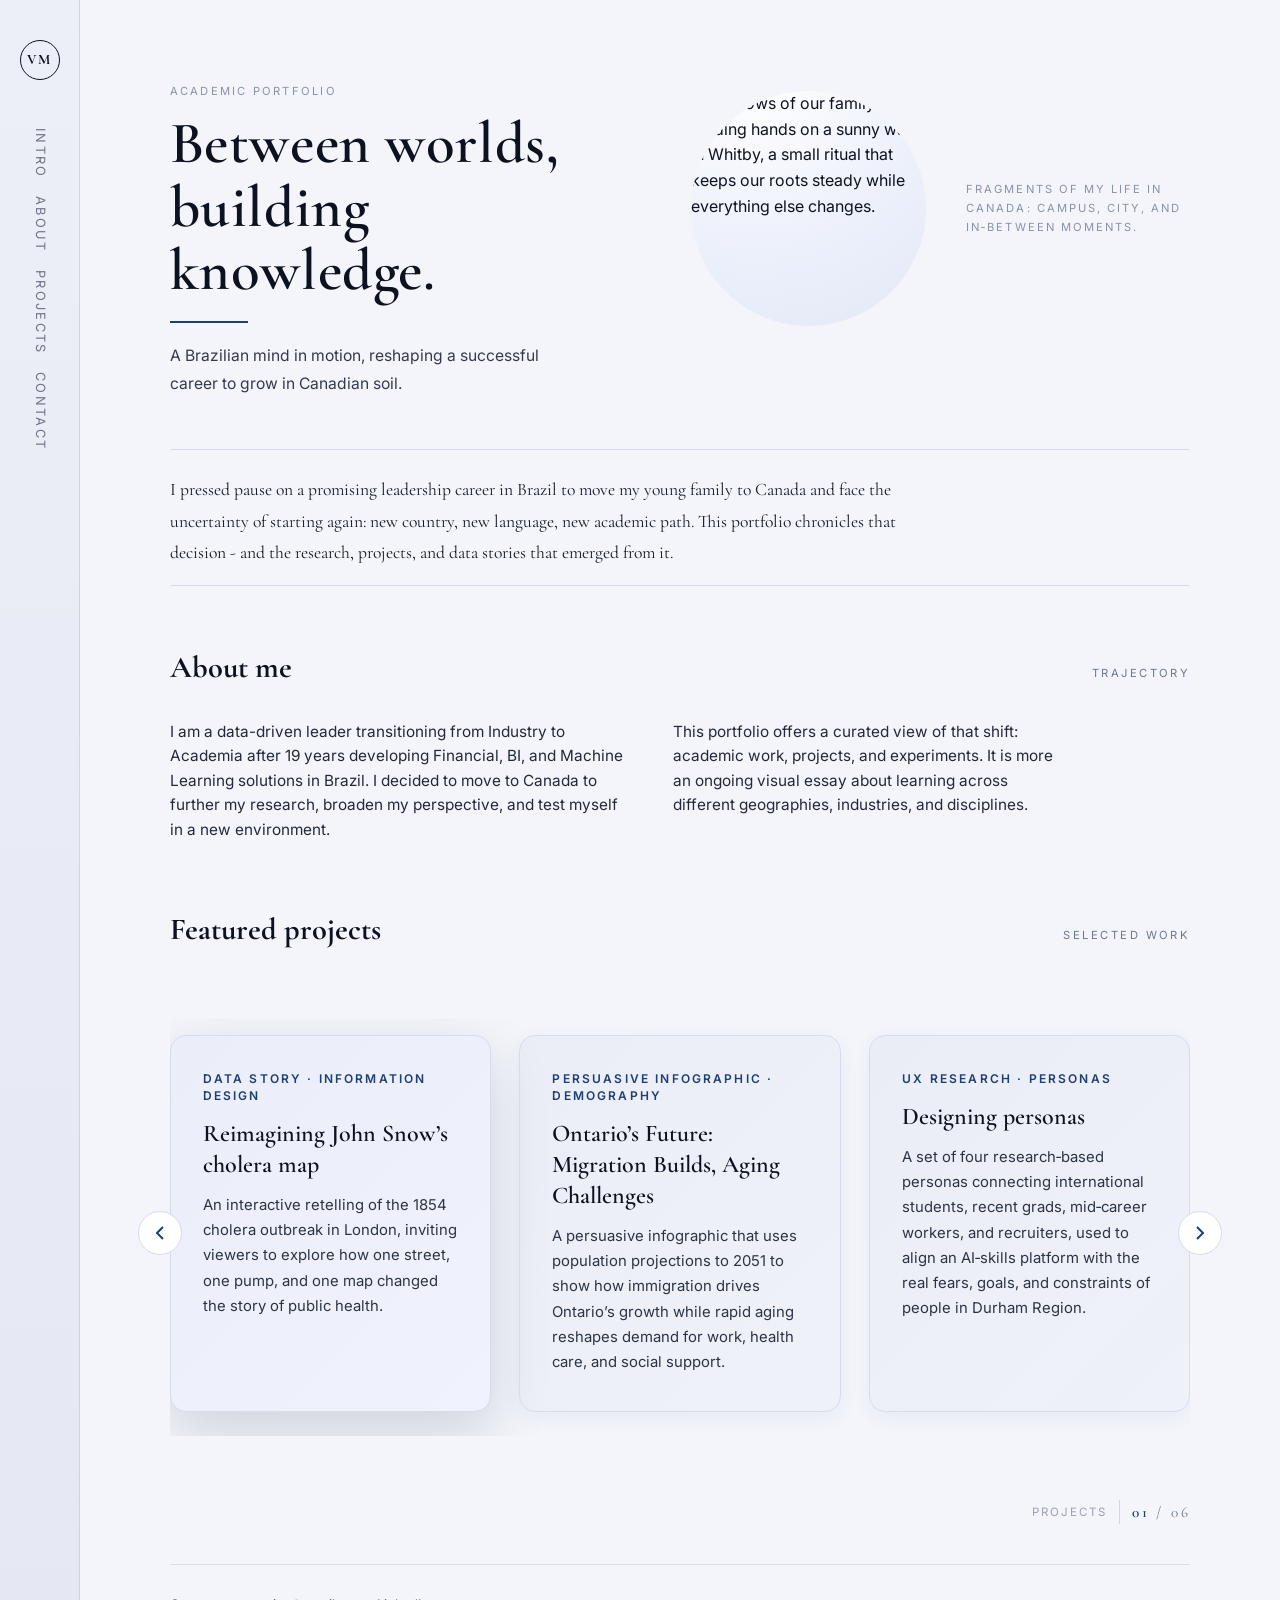
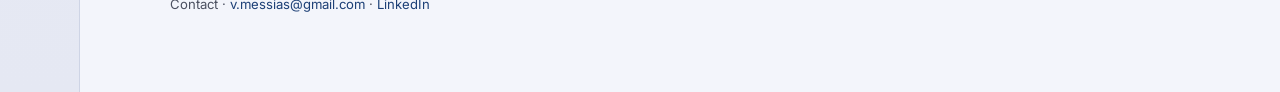
==== index.html @ c0af86b8 "Initial commit (repo recriado)" ====
<!DOCTYPE html>
<html lang="en">
    <head>
        <meta charset="UTF-8" />
        <meta name="viewport" content="width=device-width, initial-scale=1" />
        <title>Vitor Messias | Academic Portfolio</title>
        
        <!-- Editorial fonts -->
        <link href="https://fonts.googleapis.com/css2?family=Cormorant+Garamond:wght@500;600;700&family=Inter:wght@300;400;600;700&display=swap" rel="stylesheet">
            <link rel="stylesheet" href="css/styles.css" />
    </head>
    <body>
        <div class="page">
            <aside class="side-nav">
                <div class="logo-mark">VM</div>
                <nav>
                    <a href="#top" class="nav-link">Intro</a>
                    <a href="#about" class="nav-link">About</a>
                    <a href="#projects" class="nav-link">Projects</a>
                    <a href="#contact" class="nav-link">Contact</a>
                </nav>
            </aside>
            
            <main id="top" class="main-content">
                <!-- HERO / COVER -->
                <section class="hero">
                    <div class="hero-copy">
                        <p class="eyebrow">Academic portfolio</p>
                        <h1 class="hero-title">
                            Between worlds,<br/>
                            building knowledge.
                        </h1>
                        <p class="hero-deck">
                        A Brazilian mind in motion, reshaping a successful career to grow in Canadian soil.
                        </p>
                    </div>
                    
                    <div class="hero-photo-block">
                        
                        <figure class="photo-frame">
                          <img src="images/canada-family-day.jpg"
                               alt="Shadows of our family holding hands on a sunny walk in Whitby, a small ritual that keeps our roots steady while everything else changes."
                               title="Shadows of our family holding hands on a sunny walk in Whitby, a small ritual that keeps our roots steady while everything else changes."
                               class="hero-slide active">

                          <img src="images/campus_great_day.jpg"
                               alt="Red maple trees on campus exploding in colour, their leaves floating on the shallow pool like a quiet celebration of fall."
                               title="Red maple trees on campus exploding in colour, their leaves floating on the shallow pool like a quiet celebration of fall."
                               class="hero-slide">

                          <img src="images/campus.jpg"
                               alt="End of day on campus, clouds catching the last light above the reflecting pool as the building glass turns the sky into architecture."
                               title="End of day on campus, clouds catching the last light above the reflecting pool as the building glass turns the sky into architecture."
                               class="hero-slide">

                           <img src="images/day_with_friends.jpeg"
                                  alt="A quiet day on the lake with friends, a floating dock, and nothing urgent except deciding who jumps in next."
                                  title="A quiet day on the lake with friends, a floating dock, and nothing urgent except deciding who jumps in next."
                                  class="hero-slide">
                              
                         <img src="images/happines.jpeg"
                              alt="Our kids riding their bikes, loud and free, exactly the way childhood is supposed to feel."
                              title="Our kids riding their bikes, loud and free, exactly the way childhood is supposed to feel."
                              class="hero-slide">
                              
                          <img src="images/bora_de_trem.jpg"
                               alt="Rails running straight into the sunset, seen from the station window, the lines of a new country slowly becoming familiar."
                               title="Rails running straight into the sunset, seen from the station window, the lines of a new country slowly becoming familiar."
                               class="hero-slide">

                          <img src="images/frost_grass_our_first.jpeg"
                               alt="Morning frost covering the park like a thin blanket, our first real hint that winter in Canada would be a different chapter."
                               title="Morning frost covering the park like a thin blanket, our first real hint that winter in Canada would be a different chapter."
                               class="hero-slide">

                          <img src="images/canada-farm-1.jpg"
                               alt="A crate overflowing with tiny orange pumpkins, each one a small, bright fraction of our first Canadian autumn."
                               title="A crate overflowing with tiny orange pumpkins, each one a small, bright fraction of our first Canadian autumn."
                               class="hero-slide">

                          <img src="images/boys_first_snowman.jpeg"
                               alt="Our boys’ first snowman in the backyard, lumpy and perfect, holding a wooden spoon and a mitten like he is cheering us on."
                               title="Our boys’ first snowman in the backyard, lumpy and perfect, holding a wooden spoon and a mitten like he is cheering us on."
                               class="hero-slide">
                        </figure>

                        <p class="photo-caption-side">
                        FRAGMENTS OF MY LIFE IN CANADA: CAMPUS, CITY, AND IN‑BETWEEN MOMENTS.
                        </p>
                        
                </section>
                
                <!-- FEATURED STORY STRIP -->
                <section class="lede">
                    <p>
                    I pressed pause on a promising leadership career in Brazil to move my young family to Canada and face the uncertainty of starting again: new country, new language, new academic path. This portfolio chronicles that decision - and the research, projects, and data stories that emerged from it.
                    </p>
                </section>
                
                <!-- ABOUT -->
                <section id="about" class="about">
                    <header class="section-head">
                        <h2>About me</h2>
                        <span class="section-tag">Trajectory</span>
                    </header>
                    <div class="about-grid">
                        <p>
                            I am a data-driven leader transitioning from Industry to Academia after 19 years developing Financial, BI, and Machine Learning solutions in Brazil. I decided to move to Canada to further my research, broaden my perspective, and test myself in a new environment.
                        </p>
                        <p>
                        This portfolio offers a curated view of that shift: academic work, projects, and experiments. It is more an ongoing visual essay about learning across different geographies, industries, and disciplines.
                        </p>
                    </div>
                </section>
                
                <!-- PROJECTS CAROUSEL -->
                <section id="projects" class="projects-intro">
                    <header class="section-head">
                        <h2>Featured projects</h2>
                        <span class="section-tag">Selected work</span>
                    </header>
                    
                    <!-- container scroll horizontal -->
                    <div class="projects-carousel">
                        <!-- trilha de cards -->
                        <div class="projects-track">
                            <article class="project-card">
                                <a href="snow/snow.html" class="project-card-link">
                                    <p class="project-label">Data Story · Information Design</p>
                                    <h3>Reimagining John Snow’s cholera map</h3>
                                    <p class="project-desc">
                                    An interactive retelling of the 1854 cholera outbreak in London, inviting viewers to explore how one street, one pump, and one map changed the story of public health.
                                    </p>
                                </a>
                            </article>
                            
                            
                            
                            <article class="project-card">
                                <a href="pdf/Ontario-Persuasive-Infographic_web.pdf" target="_blank" class="project-card-link">
                                    <p class="project-label">Persuasive Infographic · Demography</p>
                                    <h3>Ontario’s Future: Migration Builds, Aging Challenges</h3>
                                    <p class="project-desc">
                                    A persuasive infographic that uses population projections to 2051 to show how immigration drives Ontario’s growth while rapid aging reshapes demand for work, health care, and social support.
                                    </p>
                                </a>
                            </article>
                            
                            
                            
                            <article class="project-card">
                                <a href="ontech-personas.html" class="project-card-link">
                                    <p class="project-label">UX Research · Personas</p>
                                    <h3>Designing personas</h3>
                                    <p class="project-desc">
                                    A set of four research‑based personas connecting international students, recent grads, mid‑career workers, and recruiters, used to align an AI‑skills platform with the real fears, goals, and constraints of people in Durham Region.
                                    </p>
                                </a>
                            </article>
                            
                            
                            <article class="project-card">
                                <a href="durham/index.html" class="project-card-link">
                                    <p class="project-label">Research · Data Story</p>
                                    <h3>The Essence of Change</h3>
                                    <p class="project-desc">
                                    An interactive story set at an Ontario Tech job fair, where four characters walk through real unemployment, automation and skills data to show, scene by scene, how AI is quietly rewriting Durham’s job market.
                                    
                                    </p>
                                </a>
                            </article>
                            
                            
                            <article class="project-card">
                                <a href="gap-storyboard.html" class="project-card-link">
                                    <p class="project-label">Data Story · Storyboard</p>
                                    <h3>Faces of the Gap</h3>
                                    <p class="project-desc">
                                    Storyboard for a visual essay on inequality in Brazil’s public schools, following one week in different classrooms to connect commute, class size, and community support with who falls behind and why.
                                    </p>
                                </a>
                            </article>
                            
                            
                            <article class="project-card">
                              <a href="libraries-dashboard.html" class="project-card-link">
                                <p class="project-label">Data Story · Dashboard</p>
                                <h3>Ontario Libraries, 25 Years</h3>
                                <p class="project-desc">
                                  Dashboard concept built from 9,800+ records of Ontario public library statistics (1999–2024), reconciling changing schemas to compare funding, population and circulation with normalized KPIs instead of raw totals.
                                </p>
                              </a>
                            </article>

                            
                        </div>
                        
                        <!-- setas de navegação -->
                        <button class="carousel-nav carousel-nav--prev" aria-label="Previous projects">
                            <svg width="24" height="24" viewBox="0 0 24 24" fill="none" stroke="currentColor" stroke-width="2">
                                <polyline points="15 18 9 12 15 6"></polyline>
                            </svg>
                        </button>
                        <button class="carousel-nav carousel-nav--next" aria-label="Next projects">
                            <svg width="24" height="24" viewBox="0 0 24 24" fill="none" stroke="currentColor" stroke-width="2">
                                <polyline points="9 18 15 12 9 6"></polyline>
                            </svg>
                        </button>
                    </div>
                    
                    <!-- indicador de posição -->
                    
                    <div class="projects-indicators">
                        <span class="projects-counter-label">Projects</span>
                        <span class="projects-counter"><span class="current">01</span> / 06</span>
                    </div>
                    
                </section>
                
                
                <!-- FOOTER -->
                <footer id="contact" class="footer">
                    <p>
                    Contact · <a href="mailto:v.messias@gmail.com">v.messias@gmail.com</a>
                    · <a href="https://www.linkedin.com/in/vitor-hs-messias/" target="_blank" rel="noopener">
                        LinkedIn
                    </a>
                    </p>
                </footer>
            </main>
        </div>
        <script src="js/hero-carousel.js"></script>
        <script src="js/projects-carousel.js"></script>
        
    </body>
</html>
---- css/styles.css ----
/* GLOBAL */

*,
*::before,
*::after {
  box-sizing: border-box;
}

body {
  margin: 0;
  padding: 0;
  background: #F3F5FB;
  color: #0D1220;
  font-family: 'Inter', system-ui, -apple-system, BlinkMacSystemFont, sans-serif;
  line-height: 1.6;
}

/* ==================== CROSS-BROWSER FIXES ==================== */
@supports not (aspect-ratio: 1 / 1) {
  .photo-frame {
    height: 370px;
  }
  
  .photo-frame::before {
    padding-top: 0;
  }
}
html {
  scroll-behavior: smooth;
  -webkit-font-smoothing: antialiased;
  -moz-osx-font-smoothing: grayscale;
}

.hero-title {
  font-size: 3.5rem;
  font-size: clamp(3.1rem, 4.6vw, 3.9rem);
}
.projects-track {
  -webkit-overflow-scrolling: touch; /* Safari iOS */
}

/* PAGE LAYOUT */

.page {
  display: grid;
  grid-template-columns: 80px minmax(0, 1fr);
  min-height: 100vh;
}

.side-nav {
  border-right: 1px solid #CED4E5;
  padding: 2.5rem 1.4rem;
  display: flex;
  flex-direction: column;
  align-items: center;
  gap: 3rem;
  background: linear-gradient(180deg, #ECEFF7 0%, #E5E8F3 100%);
}

.logo-mark {
  border-radius: 100%;
  width: 40px;
  height: 40px;
  display: flex;
  align-items: center;
  justify-content: center;
  font-family: 'Cormorant Garamond', serif;
  font-weight: 700;
  letter-spacing: .08em;
  font-size: 0.9rem;
  border: 1px solid #101320;
}

.side-nav nav {
  display: flex;
  flex-direction: column;
  gap: 1.1rem;
}

.nav-link {
  writing-mode: vertical-rl;
  text-orientation: mixed;
  font-size: 0.8rem;
  text-decoration: none;
  color: #5A6075;
  letter-spacing: .18em;
  text-transform: uppercase;
  transition: color .2s ease, transform .2s ease, opacity .2s ease;
  opacity: 0.85;
}

.nav-link:hover {
  color: #1C3F76;
  transform: translateY(-2px);
  opacity: 1;
}

.main-content {
  padding: 3rem 7vw 4rem 7vw;
}


/* HERO */

.hero {
  display: grid;
  grid-template-columns: 3fr 2fr;
  gap: 4rem;
  margin-top: 1.5rem;
  align-items: end;
  padding-bottom: 2.2rem;
  border-bottom: 1px solid #D7DCEE;
}

.eyebrow {
  text-transform: uppercase;
  font-size: 0.7rem;
  letter-spacing: .20em;
  color: #8A92A6;
}


.hero-title {
  letter-spacing: 0.01em;
  font-family: 'Cormorant Garamond', serif;
  font-weight: 600;
  font-size: clamp(3.1rem, 4.6vw, 3.9rem);
  line-height: 1.08;
  margin: 0.6rem 0 1.2rem 0;
  position: relative;
}

.hero-title::after {
  content: "";
  display: block;
  width: 78px;
  height: 2px;
  background: #1C3F76;
  margin-top: 1.1rem;
}

.hero-deck {
  font-size: 0.98rem;
  line-height: 1.8;
  color: #343A4C;
}

.hero-deck {
  font-size: 0.98rem;
  line-height: 1.8;
  max-width: 32rem;
  color: #343A4C;
}

.hero-photo-block {
  justify-self: flex-end;
  display: flex;
  flex-direction: row;
  align-items: center;
  gap: 0;
  align-self: flex-start;
  margin-top: 0.2rem;
}

.photo-frame {
  position: relative;
  width: 370px;
  aspect-ratio: 1 / 1;
  border-radius: 50%;
  overflow: hidden;
}

.photo-frame::before {
  content: "";
  position: absolute;
  inset: -16px;
  border-radius: 50%;
  background: radial-gradient(circle at 30% 0,
    #FFFFFF 0%,
    #ECF0FB 55%,
    #E3E7F4 100%);
  border: 1px solid #D6DCEE;
  box-shadow: 0 18px 50px rgba(9,16,36,0.10);
  z-index: -1;
}

.hero-slide {
  position: absolute;
  inset: 0;
  width: 100%;
  height: 100%;
  object-fit: cover;
  border-radius: 999px;
  opacity: 0;
  transition: opacity 1.2s ease-in-out;
  pointer-events: none;
}

.hero-slide.active {
  opacity: 1;
  pointer-events: auto; 
}

.photo-caption-side {
  max-width: 14rem;
  font-size: 0.7rem;
  text-transform: uppercase;
  letter-spacing: .18em;
  color: #8A92A6;
  line-height: 1.7;
  text-align: left;
}


/* LEDE STRIP */

.lede {
  margin-top: 0.5rem;
  border-bottom: 1px solid #D7DCEE;
  padding: 1rem 0;
}

.lede p {
  max-width: 46rem;
  margin: 0;
  font-family: 'Cormorant Garamond', serif;
  font-size: 1.1rem;
  color: #151A26;
  line-height: 1.8;
}


/* SECTION HEADERS */

.section-head {
  display: flex;
  align-items: baseline;
  justify-content: space-between;
  margin-top: 3.6rem;
  margin-bottom: 1.7rem;
}

.section-head h2 {
  font-family: 'Cormorant Garamond', serif;
  font-size: 1.9rem;
  margin: 0;
}

.section-tag {
  font-size: 0.7rem;
  text-transform: uppercase;
  letter-spacing: .22em;
  color: #6C7691;
}


/* ABOUT */

.about-grid {
  display: grid;
  grid-template-columns: 1.3fr 1.1fr;
  gap: 2.4rem;
  max-width: 56rem;
}

.about-grid p {
  margin: 0;
  font-size: 0.96rem;
  color: #23293A;
}


/* PROJECTS – CAROUSEL */

.projects-intro {
  margin-top: 4rem;
}

.projects-carousel {
  position: relative;
  margin-top: 2.5rem;
  margin-left: -2rem;
  margin-right: -2rem;
  padding: 1.5rem 2rem 2.2rem;
  overflow: visible;
}

.projects-track {
  display: flex;
  gap: 1.8rem;
  overflow-x: auto;
  scroll-behavior: smooth;
  scroll-snap-type: x mandatory;
  padding: 1rem 0 1.5rem;
}

.projects-track::-webkit-scrollbar {
  display: none;
}

.project-card {
  flex: 0 0 calc(33.333% - 1.2rem);
  display: flex;
  flex-direction: column;
  gap: 0.8rem;
  background: linear-gradient(135deg, rgba(28, 63, 118, 0.04) 0%, rgba(28, 63, 118, 0.02) 100%);
  border: 1px solid #D6DCEE;
  border-radius: 1rem;
  padding: 2.2rem 2rem;
  box-shadow: 0 6px 20px rgba(28, 63, 118, 0.06);
  scroll-snap-align: start;
  transition: transform .2s ease, box-shadow .2s ease, border-color .2s ease, background-color .2s ease;
}

.project-card:hover {
  transform: translateY(-4px);
  box-shadow: 0 12px 32px rgba(28, 63, 118, 0.12);
  border-color: #1C3F76;
  background-color: #F4F6FF;
}

.project-card.is-active {
  background-color: #F4F6FF;
  box-shadow: 0 20px 60px rgba(7,12,40,0.15);
}

.project-label {
  margin: 0 0 0.8rem 0;
  font-size: 0.75rem;
  text-transform: uppercase;
  letter-spacing: .18em;
  color: #1C3F76;
  font-weight: 600;
  line-height: 1.4;
}

.project-card h3 {
  font-family: 'Cormorant Garamond', serif;
  font-size: 1.5rem;
  font-weight: 600;
  margin: 0 0 0.8rem 0;
  color: #0D1220;
  line-height: 1.3;
}

.project-desc {
  margin: 0;
  font-size: 0.93rem;
  color: #2C3444;
  line-height: 1.7;
  flex-grow: 1;
}

.project-card-link {
  display: block;
  text-decoration: none;
  color: inherit;
  height: 100%;
}

.carousel-nav {
  position: absolute;
  top: 50%;
  transform: translateY(-50%);
  width: 44px;
  height: 44px;
  border-radius: 50%;
  background: #FFFFFF;
  border: 1px solid #D6DCEE;
  color: #1C3F76;
  cursor: pointer;
  display: flex;
  align-items: center;
  justify-content: center;
  transition: all .2s ease;
  z-index: 10;
}

.carousel-nav:hover {
  background: #1C3F76;
  color: #FFFFFF;
  border-color: #1C3F76;
}

.carousel-nav--prev {
  left: 0;
}

.carousel-nav--next {
  right: 0;
}

.projects-indicators {
  margin-top: 1.8rem;
  display: flex;
  justify-content: flex-end;
}

.projects-counter {
  font-size: 0.8rem;
  text-transform: uppercase;
  letter-spacing: .16em;
  color: #6C7691;
}

.projects-counter .current {
  color: #1C3F76;
  font-weight: 600;
}


/* PERSONAS – GRID & CARDS */

.personas-grid {
  display: grid;
  grid-template-columns: repeat(2, minmax(0,1fr));
  gap: 1.9rem;
}

.persona-card {
  background: #FFFFFF;
  border-radius: 1.2rem;
  border: 1px solid #D6DCEE;
  padding: 1.6rem 1.7rem;
  box-shadow: 0 10px 26px rgba(7,12,40,0.06);
  display: flex;
  flex-direction: column;
  gap: 0.9rem;
}

.persona-photo {
  width: 82px;
  height: 82px;
  border-radius: 50%;
  object-fit: cover;
  object-position: top;
}

.persona-card h3 {
  font-family: 'Cormorant Garamond', serif;
  font-size: 1.15rem;
  margin: 0;
  line-height: 1.35;
}

.persona-card h3 span {
  font-family: 'Inter', system-ui, -apple-system, BlinkMacSystemFont, sans-serif;
  font-size: 0.8rem;
  text-transform: uppercase;
  letter-spacing: .16em;
  color: #6C7691;
}

.persona-location {
  margin: 0;
  font-size: 0.78rem;
  text-transform: uppercase;
  letter-spacing: .16em;
  color: #8A92A6;
}

.persona-card ul {
  margin: 0;
  padding-left: 1.1rem;
  font-size: 0.92rem;
  color: #23293A;
  line-height: 1.7;
}

.persona-card li + li {
  margin-top: 0.4rem;
}


/* PERSONAS – PROCESS FLOW */

.personas-process-flow {
  margin-top: 3.2rem;
  margin-bottom: 4rem;
  max-width: 58rem;
}

.personas-process-flow h2 {
  font-family: 'Cormorant Garamond', serif;
  font-size: 1.7rem;
  margin: 0 0 2.4rem 0;
}

.process-stage {
  display: grid;
  grid-template-columns: 120px minmax(0, 1fr);
  gap: 2rem;
  margin-bottom: 2.6rem;
  align-items: flex-start;
}

.stage-label {
  display: flex;
  flex-direction: column;
  gap: 0.4rem;
}

.stage-number {
  font-family: 'Cormorant Garamond', serif;
  font-size: 2.2rem;
  font-weight: 700;
  color: #1C3F76;
  line-height: 1;
}

.stage-label h3 {
  font-size: 0.9rem;
  text-transform: uppercase;
  letter-spacing: .18em;
  color: #6C7691;
  margin: 0;
  font-weight: 600;
}

.stage-body {
  display: flex;
  flex-direction: column;
  gap: 0.9rem;
  align-items: flex-start;
}

.stage-figure {
  margin: 0;
}

.stage-figure img {
  max-width: 520px;
  width: 100%;
  border-radius: 0.9rem;
  border: 1px solid #D6DCEE;
  box-shadow: 0 12px 32px rgba(7,12,40,0.08);
  display: block;
}

.stage-figure figcaption {
  margin-top: 0.45rem;
  font-size: 0.8rem;
  color: #6C7691;
  line-height: 1.5;
  font-style: italic;
}

.stage-body p {
  margin: 0;
  font-size: 0.94rem;
  color: #23293A;
  line-height: 1.75;
}

.stage-body p em {
  font-style: italic;
  color: #1C3F76;
}

.stage-body p strong {
  font-weight: 600;
  color: #0D1220;
}

.stage-connector {
  text-align: left;
  font-size: 1.6rem;
  color: #8A92A6;
  margin: 0.4rem 0 0.8rem 120px;
  opacity: 0.7;
}

.process-output-only .stage-body {
  gap: 0.7rem;
}

.stage-figure-card img {
  max-width: 360px;
  max-height: 340px;
  object-fit: contain;
  border: none;
  box-shadow: none;
}


/* PERSONAS – IMPACT BLOCK */

.personas-impact {
  margin-top: 3.2rem;
  padding: 2rem;
  background: #F9FAFB;
  border-left: 3px solid #1C3F76;
  border-radius: 0.6rem;
}

.personas-impact h3 {
  font-family: 'Cormorant Garamond', serif;
  font-size: 1.2rem;
  margin: 0 0 0.8rem 0;
}

.personas-impact p {
  margin: 0 0 0.7rem 0;
  font-size: 0.93rem;
  color: #23293A;
  line-height: 1.7;
}

.personas-impact p:last-child {
  margin-bottom: 0;
}


/* FOOTER */

.footer {
  margin-top: 2.5rem;
  padding-top: 1rem;
  border-top: 1px solid #D7DCEE;
  font-size: 0.82rem;
  color: #4B5060;
}

.footer a {
  color: #1C3F76;
  text-decoration: none;
}


/* RESPONSIVE */

@media (max-width: 900px) {
  .page {
    grid-template-columns: 1fr;
  }

  .side-nav {
    flex-direction: row;
    justify-content: space-between;
    align-items: center;
    border-right: none;
    border-bottom: 1px solid #D2D7E4;
  }

  .nav-link {
    writing-mode: horizontal-tb;
    letter-spacing: .14em;
  }

  .main-content {
    padding: 2.5rem 6vw 3rem 6vw;
  }

  .hero {
    grid-template-columns: 1fr;
    gap: 2.4rem;
    margin-top: 2.2rem;
  }

  .hero-photo-block {
    justify-self: flex-start;
    flex-direction: column;
    align-items: flex-start;
  }

  .about-grid {
    grid-template-columns: 1fr;
  }

  .projects-track {
    padding: 0.8rem 0 1.2rem;
  }

  .project-card {
    flex: 0 0 100%;
  }

  .carousel-nav--prev,
  .carousel-nav--next {
    display: none;
  }

  .personas-grid {
    grid-template-columns: 1fr;
  }

  .process-stage {
    grid-template-columns: 1fr;
    gap: 1.2rem;
  }

  .stage-connector {
    margin-left: 0;
  }

  .stage-label {
    flex-direction: row;
    align-items: center;
    gap: 0.8rem;
  }

  .stage-number {
    font-size: 1.8rem;
  }
}


.projects-indicators {
  margin-top: 1.8rem;
  display: flex;
  justify-content: flex-end;
  align-items: center;
  gap: 0.75rem;
}

.projects-counter-label {
  font-size: 0.72rem;
  text-transform: uppercase;
  letter-spacing: .18em;
  color: #9AA1B3;
}

.projects-counter {
  font-family: 'Cormorant Garamond', serif;
  font-size: 0.95rem;
  letter-spacing: .18em;
  text-transform: uppercase;
  color: #6C7691;
  padding-left: 0.75rem;
  border-left: 1px solid #D0D6E7;
}

.projects-counter .current {
  color: #1C3F76;
  font-weight: 600;
}
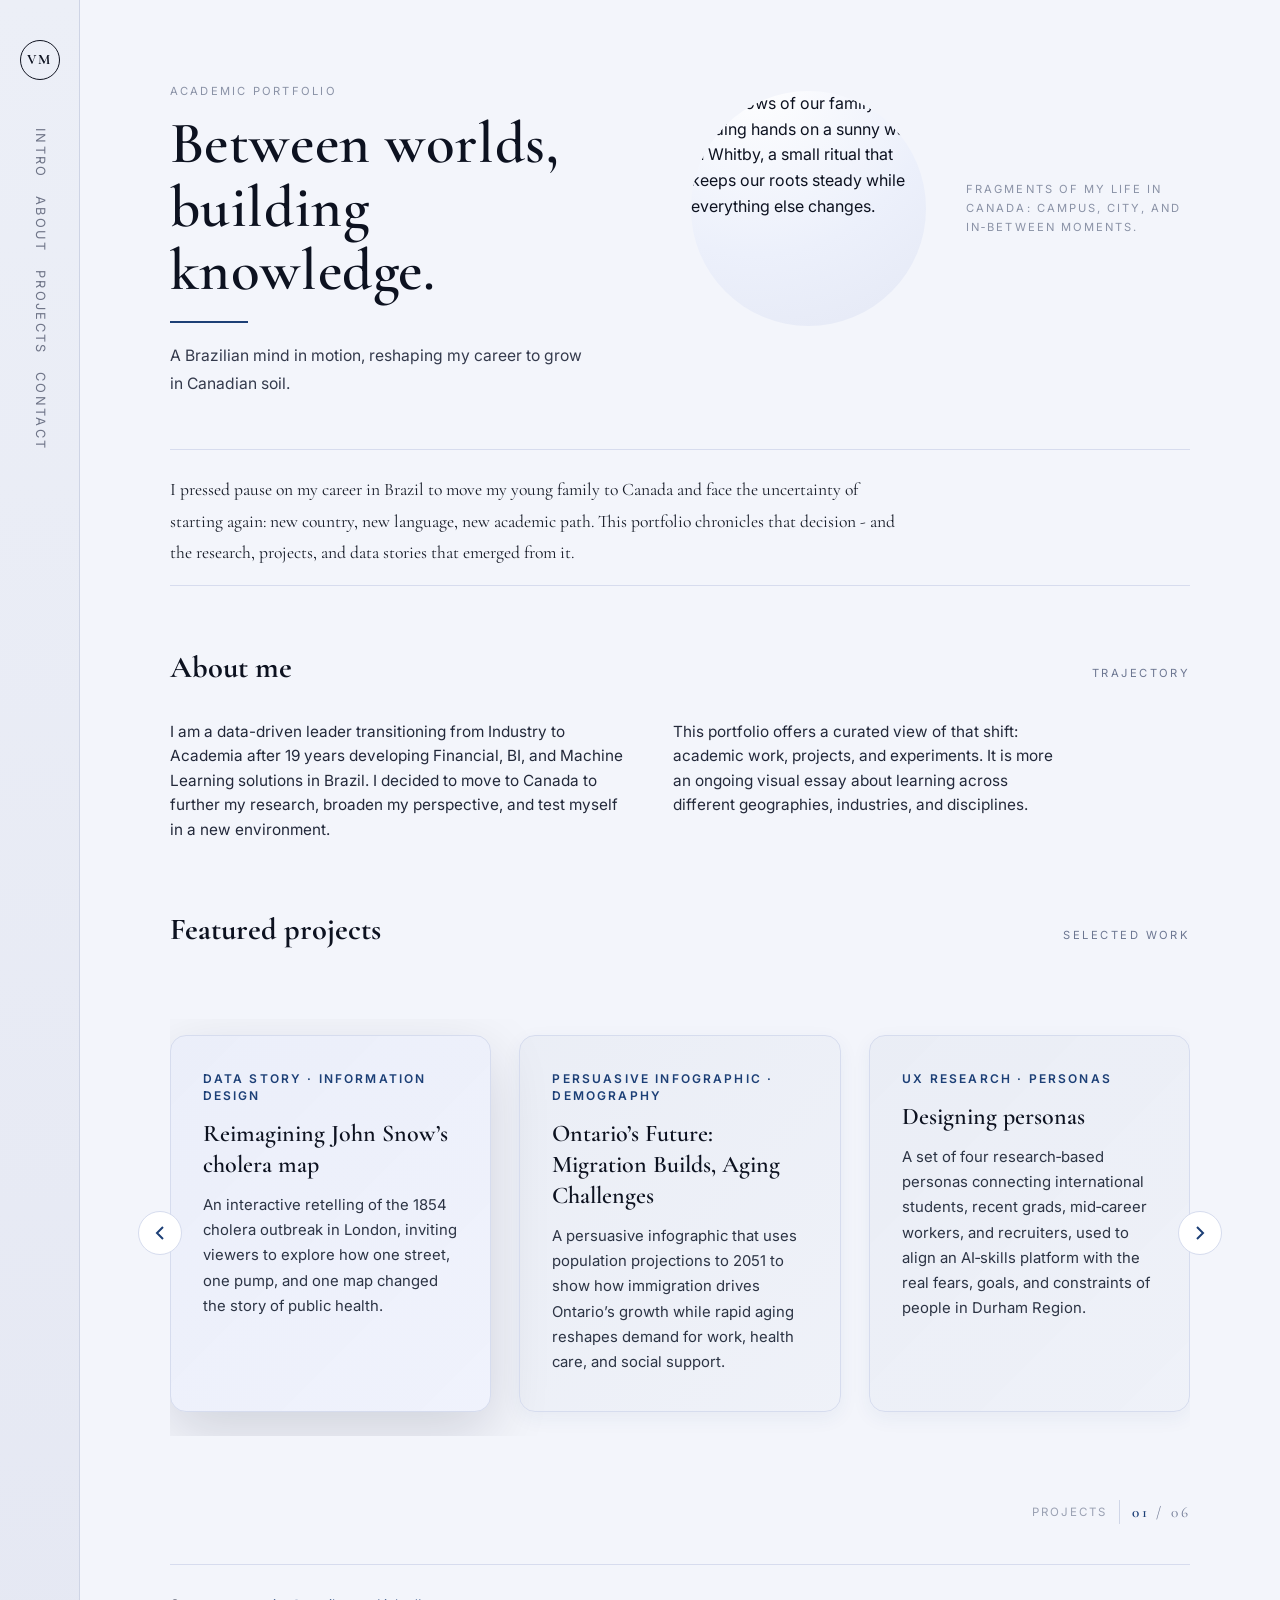
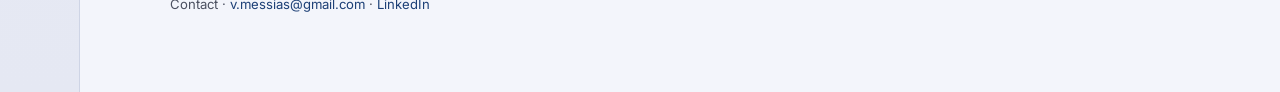
==== commit 9cb479de: "Update index.html" ====
--- a/index.html
+++ b/index.html
@@ -31,7 +31,7 @@
                             building knowledge.
                         </h1>
                         <p class="hero-deck">
-                        A Brazilian mind in motion, reshaping a successful career to grow in Canadian soil.
+                        A Brazilian mind in motion, reshaping my career to grow in Canadian soil.
                         </p>
                     </div>
                     
@@ -93,7 +93,7 @@
                 <!-- FEATURED STORY STRIP -->
                 <section class="lede">
                     <p>
-                    I pressed pause on a promising leadership career in Brazil to move my young family to Canada and face the uncertainty of starting again: new country, new language, new academic path. This portfolio chronicles that decision - and the research, projects, and data stories that emerged from it.
+                    I pressed pause on my career in Brazil to move my young family to Canada and face the uncertainty of starting again: new country, new language, new academic path. This portfolio chronicles that decision - and the research, projects, and data stories that emerged from it.
                     </p>
                 </section>
                 
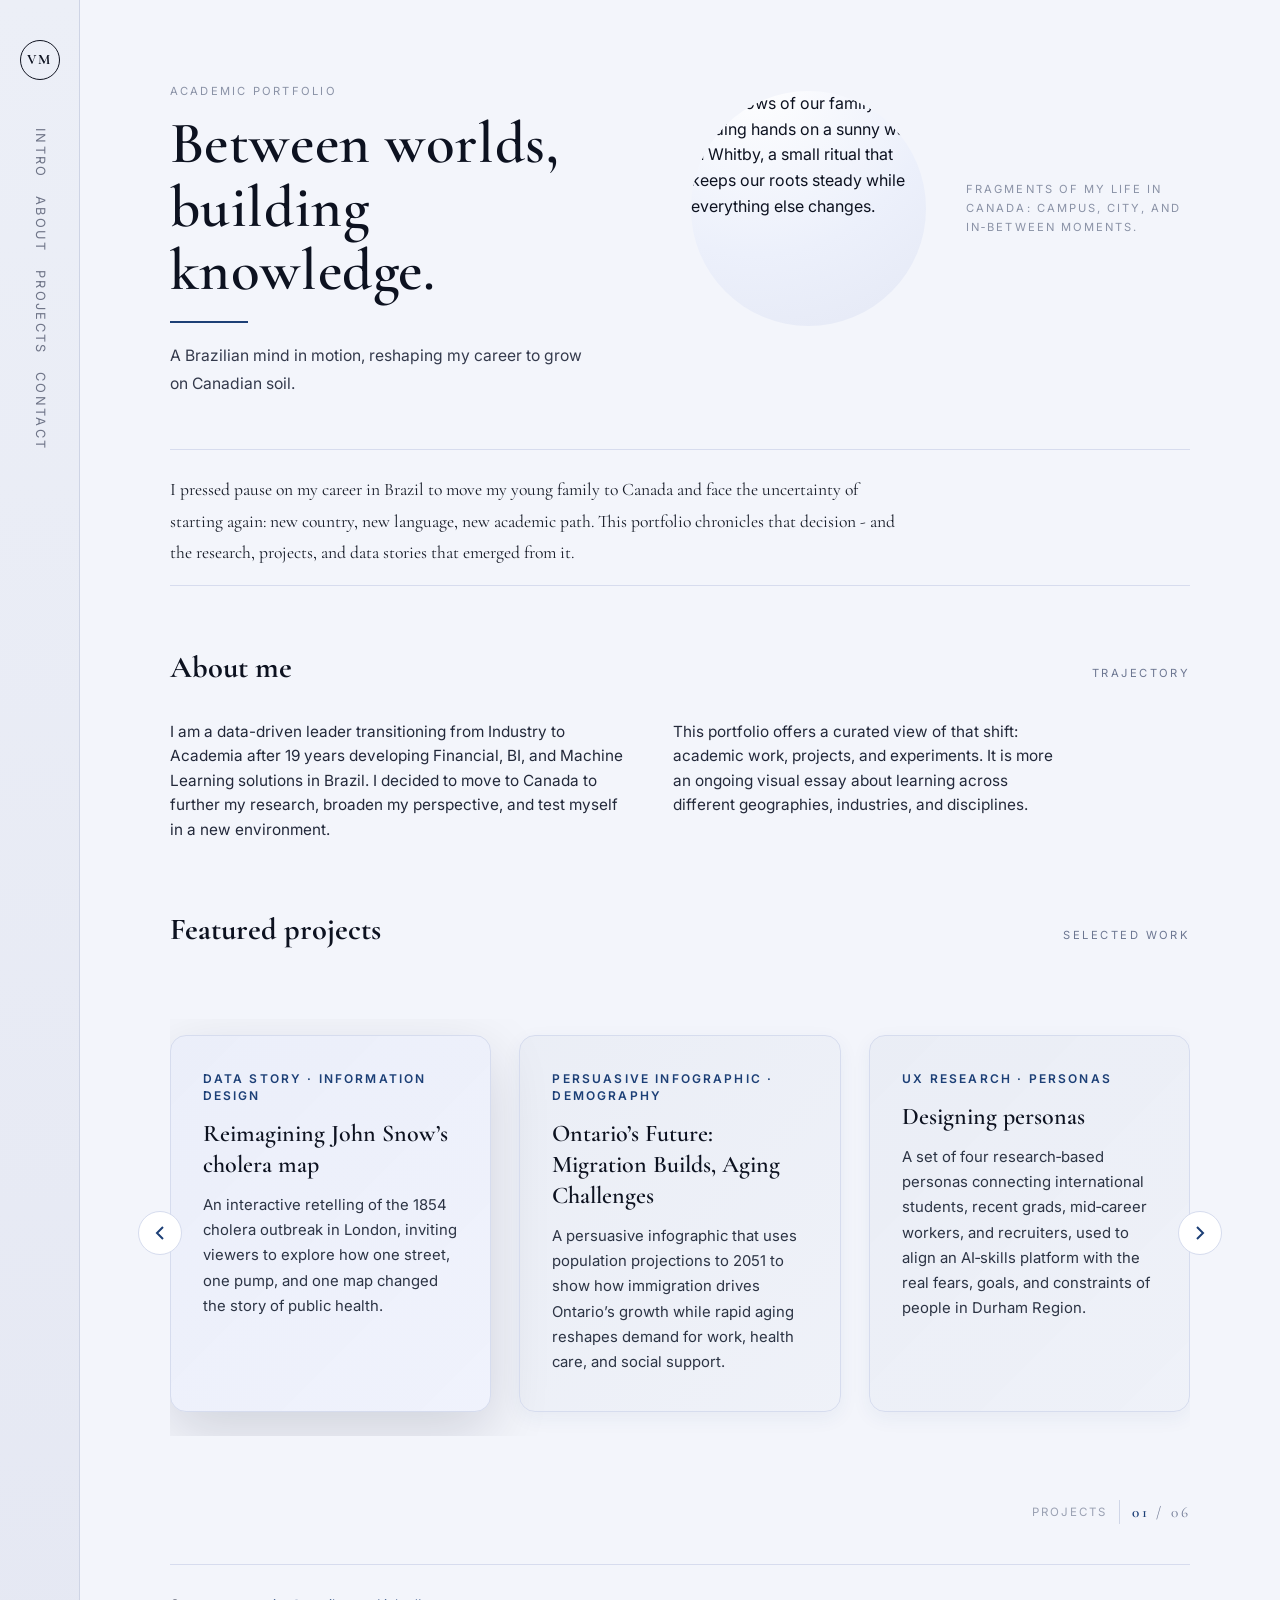
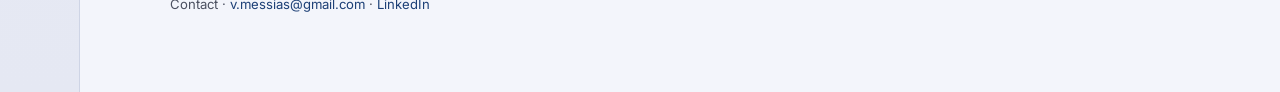
==== commit 691aa973: "Update index.html" ====
--- a/index.html
+++ b/index.html
@@ -31,7 +31,7 @@
                             building knowledge.
                         </h1>
                         <p class="hero-deck">
-                        A Brazilian mind in motion, reshaping my career to grow in Canadian soil.
+                        A Brazilian mind in motion, reshaping my career to grow on Canadian soil.
                         </p>
                     </div>
                     
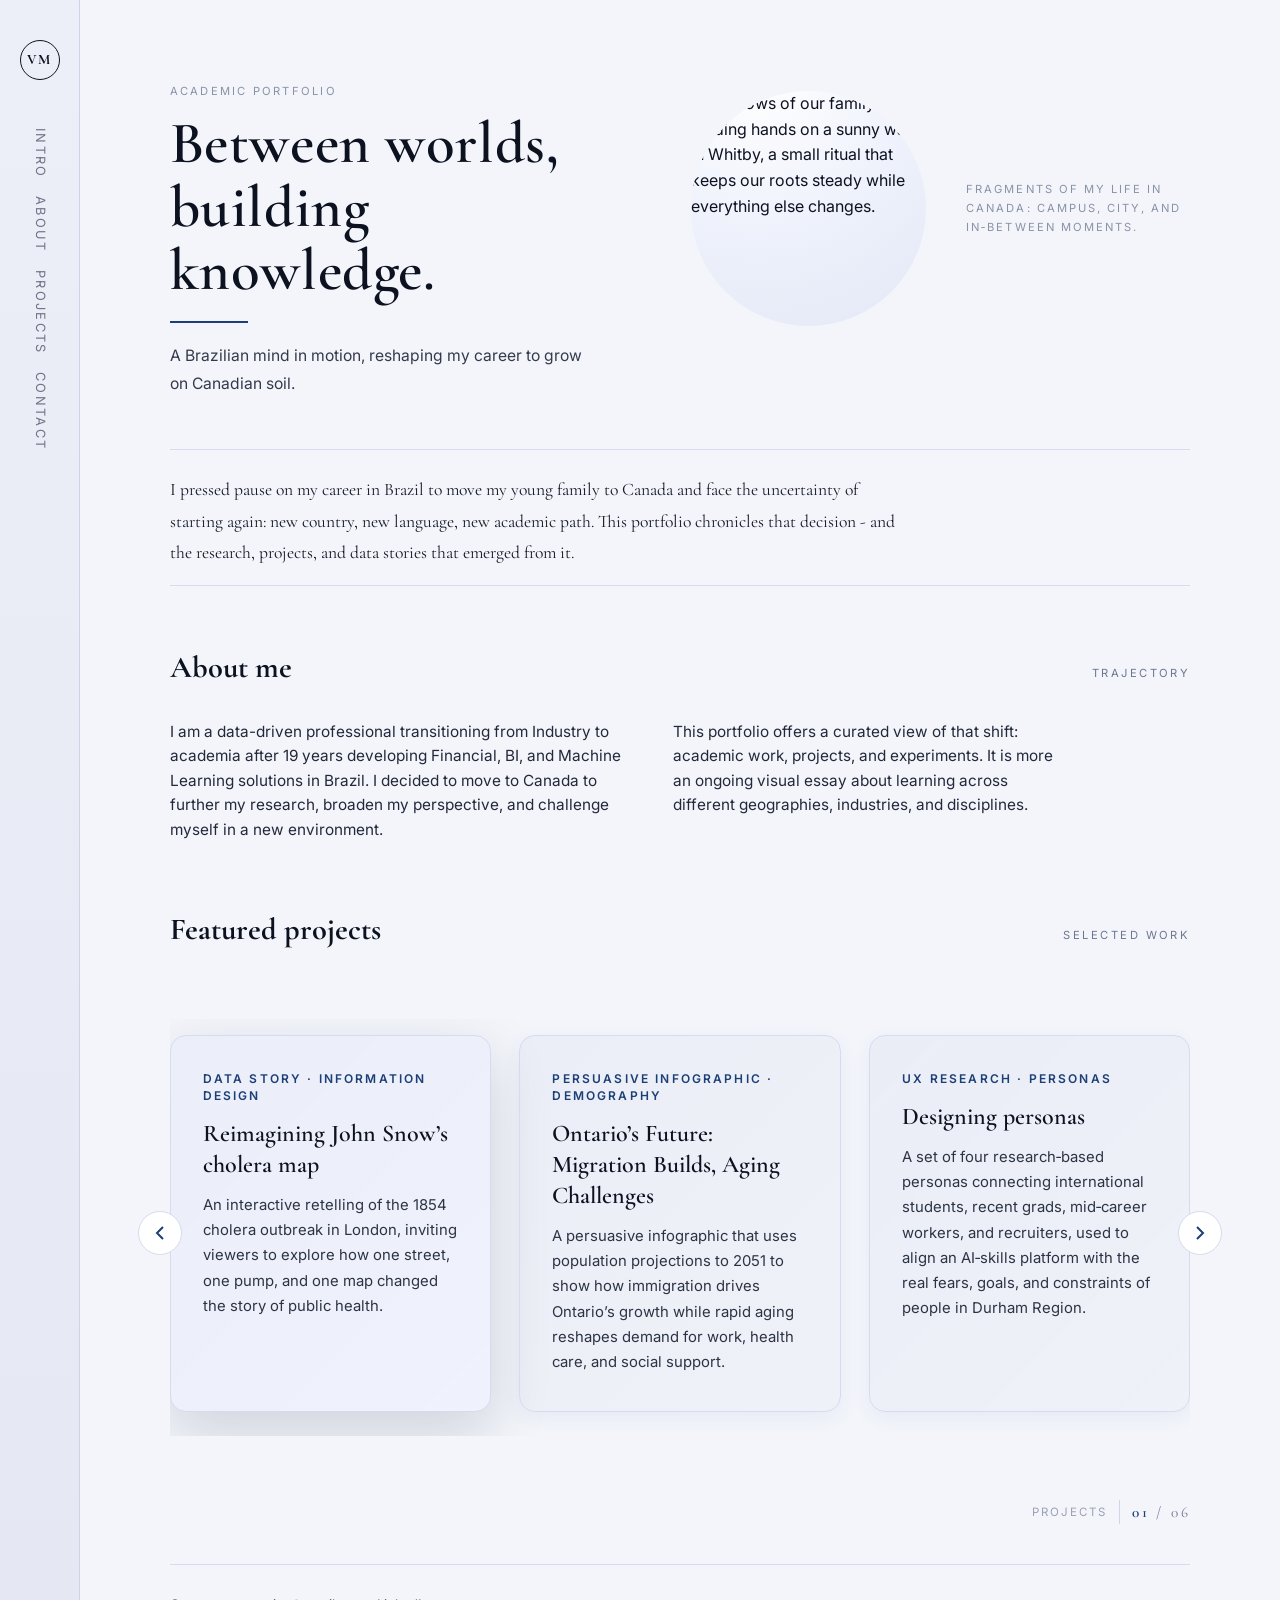
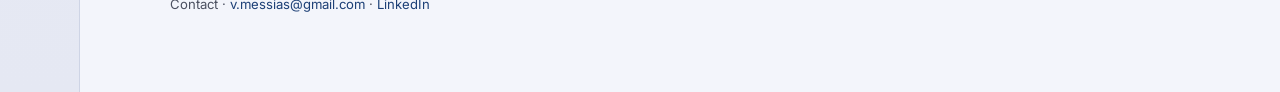
==== commit 26befbc3: "Update index.html" ====
--- a/index.html
+++ b/index.html
@@ -105,7 +105,7 @@
                     </header>
                     <div class="about-grid">
                         <p>
-                            I am a data-driven leader transitioning from Industry to Academia after 19 years developing Financial, BI, and Machine Learning solutions in Brazil. I decided to move to Canada to further my research, broaden my perspective, and test myself in a new environment.
+                            I am a data-driven professional transitioning from Industry to academia after 19 years developing Financial, BI, and Machine Learning solutions in Brazil. I decided to move to Canada to further my research, broaden my perspective, and challenge myself in a new environment.
                         </p>
                         <p>
                         This portfolio offers a curated view of that shift: academic work, projects, and experiments. It is more an ongoing visual essay about learning across different geographies, industries, and disciplines.
